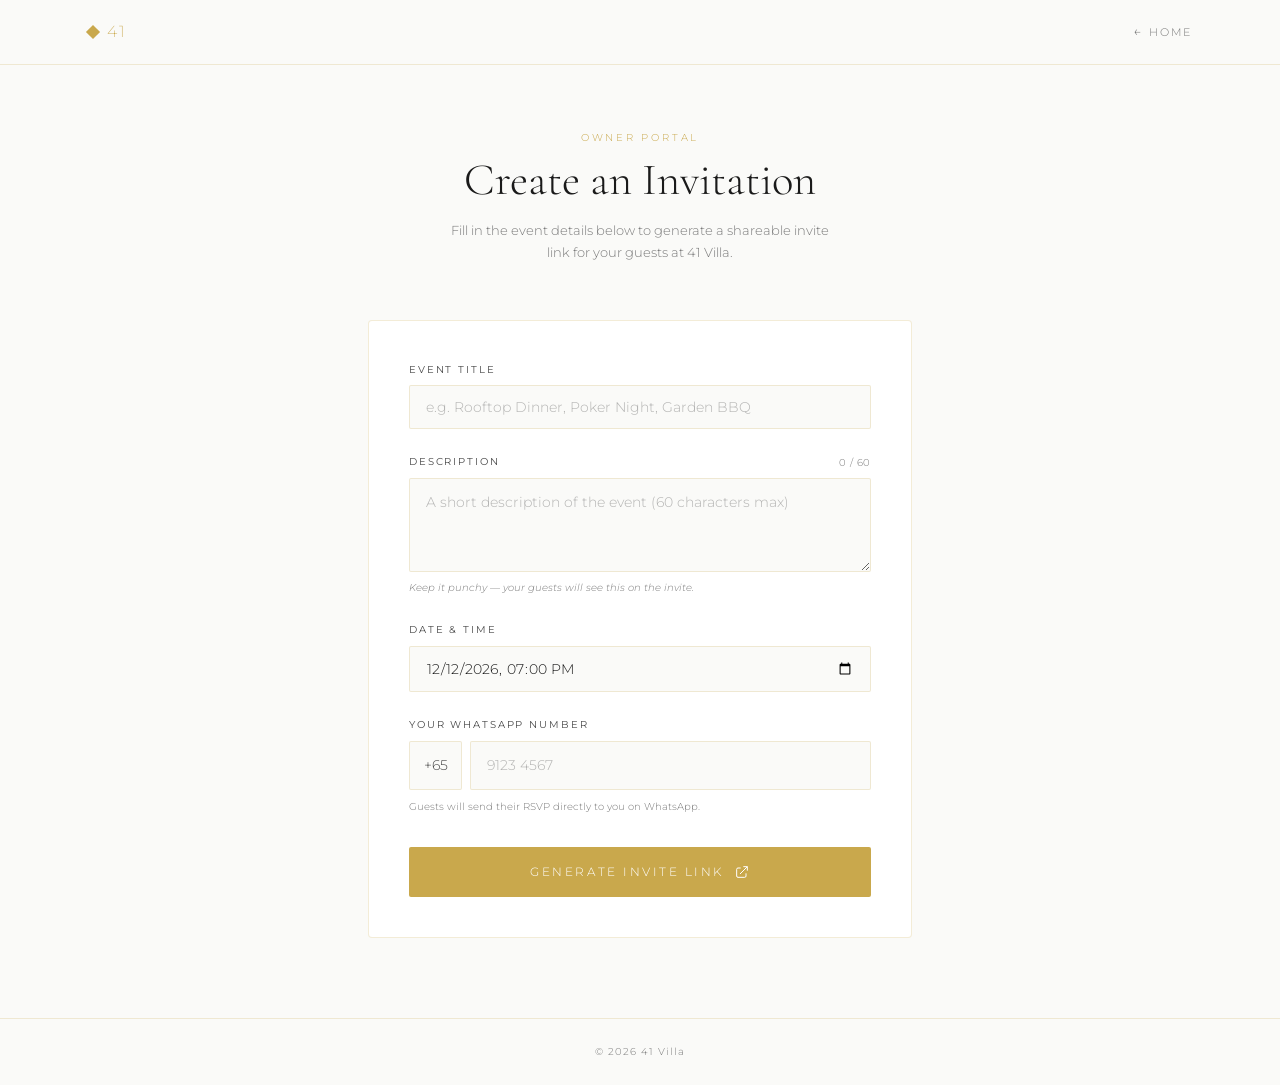
==== host/index.html @ 3e4728e2 "updated to 41villa" ====
<!doctype html>
<html lang="en">
<head>
  <meta charset="utf-8" />
  <meta name="viewport" content="width=device-width, initial-scale=1" />
  <meta name="description" content="41 Villa — Create a private event invitation for your guests." />
  <title>Create Invitation — 41 Villa</title>

  <link rel="preconnect" href="https://fonts.googleapis.com" />
  <link rel="preconnect" href="https://fonts.gstatic.com" crossorigin />
  <link href="https://fonts.googleapis.com/css2?family=Cormorant+Garamond:ital,wght@0,200;0,300;1,200&family=Montserrat:wght@100;200;300;400&display=swap" rel="stylesheet" />

  <style>
    *, *::before, *::after { box-sizing: border-box; margin: 0; padding: 0; }

    :root {
      --gold:       #c9a84c;
      --gold-light: #e2c47a;
      --gold-dark:  #9e7d2e;
      --gold-faint: #f7f1e3;
      --white:      #ffffff;
      --off-white:  #fafaf8;
      --ink:        #1a1a1a;
      --ink-mid:    #4a4a4a;
      --ink-soft:   #7a7a7a;
      --border:     rgba(201,168,76,0.22);
      --font:       'Montserrat', system-ui, -apple-system, sans-serif;
      --ease-out:   cubic-bezier(0.22, 1, 0.36, 1);
    }

    html { scroll-behavior: smooth; }
    body {
      font-family: var(--font);
      background: var(--off-white);
      color: var(--ink);
      min-height: 100vh;
      -webkit-font-smoothing: antialiased;
      line-height: 1.7;
    }

    a { color: inherit; text-decoration: none; }
    img { display: block; max-width: 100%; }
    button { cursor: pointer; border: none; background: none; font: inherit; }

    /* ── NAV ── */
    .nav {
      position: sticky; top: 0; z-index: 50;
      background: rgba(250,250,248,0.95);
      backdrop-filter: blur(12px);
      -webkit-backdrop-filter: blur(12px);
      border-bottom: 1px solid var(--border);
    }
    .nav__inner {
      display: flex; align-items: center; justify-content: space-between;
      height: 64px; padding-inline: clamp(1.25rem,5vw,3rem);
      max-width: 1200px; margin-inline: auto;
    }
    .brand {
      display: flex; align-items: center; gap: 0.55rem;
      font-size: 1rem; font-weight: 200; letter-spacing: 0.15em;
      color: var(--gold);
    }
    .brand__diamond {
      width: 10px; height: 10px;
      background: var(--gold); transform: rotate(45deg); flex-shrink: 0;
    }
    .nav__back {
      font-size: 0.68rem; font-weight: 300; letter-spacing: 0.15em;
      text-transform: uppercase; color: var(--ink-soft);
      display: flex; align-items: center; gap: 0.4rem;
      transition: color 0.2s;
    }
    .nav__back:hover { color: var(--gold); }
    .nav__back-arrow { font-size: 0.85rem; }

    /* ── PAGE LAYOUT ── */
    .page {
      max-width: 640px; margin-inline: auto;
      padding: clamp(2rem,6vw,4rem) clamp(1.25rem,5vw,3rem) 5rem;
    }

    /* ── HEADER ── */
    .page-head { text-align: center; margin-bottom: clamp(2rem,5vw,3.5rem); }
    .eyebrow {
      font-size: 0.62rem; font-weight: 300; letter-spacing: 0.28em;
      text-transform: uppercase; color: var(--gold);
      display: block; margin-bottom: 0.6rem;
    }
    .page-title {
      font-family: 'Cormorant Garamond', Georgia, serif;
      font-size: clamp(1.8rem, 5vw, 2.8rem);
      font-weight: 200; line-height: 1.15; color: var(--ink);
      margin-bottom: 0.75rem;
    }
    .page-sub {
      font-size: 0.82rem; color: var(--ink-soft);
      font-weight: 300; max-width: 42ch; margin-inline: auto;
    }

    /* ── FORM CARD ── */
    .card {
      background: var(--white);
      border: 1px solid var(--border);
      border-radius: 4px;
      padding: clamp(1.5rem,4vw,2.5rem);
    }

    .form-group {
      display: flex; flex-direction: column; gap: 0.45rem;
      margin-bottom: 1.5rem;
    }
    .form-group:last-of-type { margin-bottom: 2rem; }

    label {
      font-size: 0.65rem; font-weight: 400; letter-spacing: 0.18em;
      text-transform: uppercase; color: var(--ink-mid);
    }

    .field-note {
      font-size: 0.65rem; color: var(--ink-soft); font-weight: 300;
    }

    input[type="text"],
    input[type="datetime-local"],
    input[type="tel"],
    textarea {
      width: 100%;
      padding: 0.75rem 1rem;
      border: 1px solid var(--border);
      border-radius: 2px;
      background: var(--off-white);
      font-family: var(--font);
      font-size: 0.88rem;
      font-weight: 300;
      color: var(--ink);
      outline: none;
      transition: border-color 0.25s, box-shadow 0.25s;
      -webkit-appearance: none;
    }
    input:focus, textarea:focus {
      border-color: var(--gold);
      box-shadow: 0 0 0 3px rgba(201,168,76,0.1);
    }
    input::placeholder, textarea::placeholder { color: rgba(74,74,74,0.4); }

    textarea { resize: vertical; min-height: 80px; line-height: 1.6; }

    .char-row {
      display: flex; justify-content: space-between; align-items: center;
    }
    .char-count {
      font-size: 0.64rem; color: var(--ink-soft); font-weight: 300; letter-spacing: 0.05em;
    }
    .char-count.is-warn { color: #e08c3a; }
    .char-count.is-over { color: #cc3333; }

    .field-hint {
      font-size: 0.65rem; color: var(--ink-soft); font-weight: 300; font-style: italic;
    }

    /* Phone prefix */
    .phone-row { display: flex; gap: 0.5rem; }
    .phone-prefix {
      padding: 0.75rem 0.85rem;
      border: 1px solid var(--border);
      border-radius: 2px;
      background: var(--off-white);
      font-family: var(--font); font-size: 0.88rem; font-weight: 300;
      color: var(--ink-mid); white-space: nowrap; flex-shrink: 0;
    }
    .phone-row input { flex: 1; }

    /* ── BUTTONS ── */
    .btn-primary {
      display: flex; align-items: center; justify-content: center; gap: 0.6rem;
      width: 100%; padding: 0.95rem 2rem;
      background: var(--gold); color: var(--white);
      font-size: 0.72rem; font-weight: 300; letter-spacing: 0.22em; text-transform: uppercase;
      border-radius: 2px;
      transition: background 0.3s, box-shadow 0.3s, transform 0.2s;
    }
    .btn-primary:hover {
      background: var(--gold-dark);
      box-shadow: 0 4px 20px rgba(201,168,76,0.35);
      transform: translateY(-1px);
    }
    .btn-primary:disabled {
      opacity: 0.5; cursor: not-allowed; transform: none; box-shadow: none;
    }

    /* ── RESULT BOX ── */
    .result {
      margin-top: 2rem;
      border: 1px solid var(--border);
      border-radius: 4px;
      background: var(--gold-faint);
      padding: 1.5rem;
      display: none;
    }
    .result.is-visible { display: block; }

    .result__label {
      font-size: 0.6rem; font-weight: 400; letter-spacing: 0.22em;
      text-transform: uppercase; color: var(--gold-dark);
      margin-bottom: 0.6rem;
    }

    .result__link-wrap {
      display: flex; gap: 0.5rem; align-items: stretch;
    }
    .result__link {
      flex: 1; padding: 0.7rem 0.9rem;
      border: 1px solid var(--border); border-radius: 2px;
      background: var(--white); font-size: 0.78rem; font-weight: 300;
      color: var(--ink-mid); word-break: break-all;
      line-height: 1.5;
    }
    .btn-copy {
      padding: 0.7rem 1rem;
      border: 1px solid var(--gold); border-radius: 2px;
      background: transparent;
      font-size: 0.68rem; font-weight: 300; letter-spacing: 0.15em; text-transform: uppercase;
      color: var(--gold); white-space: nowrap; flex-shrink: 0;
      transition: background 0.25s, color 0.25s;
    }
    .btn-copy:hover, .btn-copy.is-copied {
      background: var(--gold); color: var(--white);
    }

    .result__note {
      margin-top: 0.75rem;
      font-size: 0.68rem; color: var(--ink-soft); font-weight: 300; font-style: italic;
    }

    /* Preview card */
    .preview {
      margin-top: 1.5rem;
      border: 1px solid var(--border); border-radius: 4px;
      padding: 1.5rem; background: var(--white); display: none;
    }
    .preview.is-visible { display: block; }
    .preview__label {
      font-size: 0.6rem; font-weight: 400; letter-spacing: 0.22em;
      text-transform: uppercase; color: var(--ink-soft); margin-bottom: 1rem;
    }
    .preview__title {
      font-family: 'Cormorant Garamond', Georgia, serif;
      font-size: 1.4rem; font-weight: 200; color: var(--ink);
      margin-bottom: 0.4rem;
    }
    .preview__desc {
      font-size: 0.82rem; color: var(--ink-mid); font-weight: 300; margin-bottom: 0.75rem;
    }
    .preview__meta {
      font-size: 0.68rem; letter-spacing: 0.08em; color: var(--gold);
      display: flex; gap: 1.2rem; flex-wrap: wrap;
    }

    /* ── FOOTER ── */
    .footer {
      border-top: 1px solid var(--border); padding: 1.5rem;
      text-align: center;
    }
    .footer p {
      font-size: 0.65rem; color: var(--ink-soft); font-weight: 300; letter-spacing: 0.1em;
    }

    @media (max-width: 400px) {
      .result__link-wrap { flex-direction: column; }
    }
  </style>
</head>
<body>

  <header class="nav">
    <div class="nav__inner">
      <a class="brand" href="../">
        <span class="brand__diamond" aria-hidden="true"></span>
        <span>41</span>
      </a>
      <a class="nav__back" href="../">
        <span class="nav__back-arrow" aria-hidden="true">&#8592;</span>
        Home
      </a>
    </div>
  </header>

  <main class="page" role="main">
    <div class="page-head">
      <span class="eyebrow">Owner Portal</span>
      <h1 class="page-title">Create an Invitation</h1>
      <p class="page-sub">
        Fill in the event details below to generate a shareable invite link
        for your guests at 41 Villa.
      </p>
    </div>

    <div class="card">
      <form id="hostForm" novalidate>

        <!-- Title -->
        <div class="form-group">
          <label for="eventTitle">Event Title</label>
          <input type="text" id="eventTitle" name="eventTitle"
                 placeholder="e.g. Rooftop Dinner, Poker Night, Garden BBQ"
                 maxlength="80" autocomplete="off" required />
        </div>

        <!-- Description -->
        <div class="form-group">
          <div class="char-row">
            <label for="eventDesc">Description</label>
            <span class="char-count" id="charCount">0 / 60</span>
          </div>
          <textarea id="eventDesc" name="eventDesc"
                    placeholder="A short description of the event (60 characters max)"
                    maxlength="60" rows="3" required></textarea>
          <p class="field-hint">Keep it punchy — your guests will see this on the invite.</p>
        </div>

        <!-- Date & Time -->
        <div class="form-group">
          <label for="eventDate">Date &amp; Time</label>
          <input type="datetime-local" id="eventDate" name="eventDate" required />
        </div>

        <!-- Mobile -->
        <div class="form-group">
          <label for="eventPhone">Your WhatsApp Number</label>
          <div class="phone-row">
            <span class="phone-prefix">+65</span>
            <input type="tel" id="eventPhone" name="eventPhone"
                   placeholder="9123 4567"
                   maxlength="12" autocomplete="tel" required />
          </div>
          <p class="field-note">Guests will send their RSVP directly to you on WhatsApp.</p>
        </div>

        <button type="submit" class="btn-primary" id="generateBtn">
          Generate Invite Link
          <svg width="16" height="16" viewBox="0 0 24 24" fill="none"
               stroke="currentColor" stroke-width="1.5" aria-hidden="true">
            <path d="M10 6H6a2 2 0 00-2 2v10a2 2 0 002 2h10a2 2 0 002-2v-4"/>
            <path d="M14 4h6v6M20 4L9 15"/>
          </svg>
        </button>
      </form>

      <!-- Result -->
      <div class="result" id="resultBox">
        <p class="result__label">Your Invite Link</p>
        <div class="result__link-wrap">
          <span class="result__link" id="resultLink"></span>
          <button class="btn-copy" id="copyBtn" type="button">Copy</button>
        </div>
        <p class="result__note">
          Share this link with your guests. They will see the event details
          along with a map, calendar button, and RSVP via WhatsApp.
        </p>
      </div>
    </div>

    <!-- Live Preview -->
    <div class="preview" id="previewBox">
      <p class="preview__label">Preview</p>
      <p class="preview__title" id="pvTitle">—</p>
      <p class="preview__desc" id="pvDesc"></p>
      <div class="preview__meta">
        <span id="pvDate"></span>
      </div>
    </div>
  </main>

  <footer class="footer">
    <p>&copy; <span id="hostYear"></span> 41 Villa</p>
  </footer>

  <script>
  (function () {
    'use strict';

    var y = document.getElementById('hostYear');
    if (y) y.textContent = String(new Date().getFullYear());

    /* ── CHAR COUNTER ── */
    var descEl     = document.getElementById('eventDesc');
    var charCount  = document.getElementById('charCount');
    var MAX_CHARS  = 60;

    function updateCount() {
      var n = descEl.value.length;
      charCount.textContent = n + ' / ' + MAX_CHARS;
      charCount.className   = 'char-count' +
        (n > MAX_CHARS      ? ' is-over' :
         n > MAX_CHARS - 10 ? ' is-warn' : '');
    }

    descEl.addEventListener('input', updateCount);
    updateCount();

    /* ── LIVE PREVIEW ── */
    var titleEl   = document.getElementById('eventTitle');
    var dateEl    = document.getElementById('eventDate');
    var previewBox = document.getElementById('previewBox');
    var pvTitle   = document.getElementById('pvTitle');
    var pvDesc    = document.getElementById('pvDesc');
    var pvDate    = document.getElementById('pvDate');

    function updatePreview() {
      var t = titleEl.value.trim();
      var d = descEl.value.trim();
      var dt = dateEl.value;

      if (!t && !d && !dt) {
        previewBox.classList.remove('is-visible');
        return;
      }

      previewBox.classList.add('is-visible');
      pvTitle.textContent = t || '—';
      pvDesc.textContent  = d;
      if (dt) {
        var date = new Date(dt);
        pvDate.textContent = date.toLocaleString('en-SG', {
          weekday: 'long', year: 'numeric', month: 'long',
          day: 'numeric', hour: '2-digit', minute: '2-digit'
        });
      } else {
        pvDate.textContent = '';
      }
    }

    [titleEl, descEl, dateEl].forEach(function (el) {
      el.addEventListener('input', updatePreview);
    });

    /* ── SET DEFAULT DATETIME (next weekend at 7 pm) ── */
    (function setDefaultDate() {
      var now = new Date();
      var day = now.getDay(); // 0=Sun, 6=Sat
      var daysUntilSat = (6 - day + 7) % 7 || 7;
      var sat = new Date(now);
      sat.setDate(now.getDate() + daysUntilSat);
      sat.setHours(19, 0, 0, 0);
      // Format as datetime-local value
      var pad = function (n) { return String(n).padStart(2, '0'); };
      dateEl.value = sat.getFullYear() + '-' +
        pad(sat.getMonth() + 1) + '-' +
        pad(sat.getDate())      + 'T' +
        pad(sat.getHours())     + ':' +
        pad(sat.getMinutes());
    }());

    /* ── FORM SUBMIT ── */
    var form      = document.getElementById('hostForm');
    var resultBox = document.getElementById('resultBox');
    var resultLink = document.getElementById('resultLink');
    var copyBtn   = document.getElementById('copyBtn');

    form.addEventListener('submit', function (e) {
      e.preventDefault();

      var title = titleEl.value.trim();
      var desc  = descEl.value.trim();
      var dt    = dateEl.value;
      var phone = document.getElementById('eventPhone').value.trim().replace(/\D/g, '');

      if (!title) { titleEl.focus(); return; }
      if (!desc)  { descEl.focus();  return; }
      if (!dt)    { dateEl.focus();  return; }
      if (!phone) { document.getElementById('eventPhone').focus(); return; }

      // Encode payload as base64 JSON
      var payload = {
        t: title,
        d: desc,
        dt: dt,
        p: '65' + phone   // prepend SG country code
      };

      var encoded = btoa(unescape(encodeURIComponent(JSON.stringify(payload))));
      var url = window.location.origin + '/invite/?d=' + encoded;

      resultLink.textContent = url;
      resultBox.classList.add('is-visible');
      resultBox.scrollIntoView({ behavior: 'smooth', block: 'nearest' });
    });

    /* ── COPY BUTTON ── */
    copyBtn.addEventListener('click', function () {
      var text = resultLink.textContent;
      if (!text) return;

      if (navigator.clipboard && navigator.clipboard.writeText) {
        navigator.clipboard.writeText(text).then(function () {
          copyBtn.textContent = 'Copied!';
          copyBtn.classList.add('is-copied');
          setTimeout(function () {
            copyBtn.textContent = 'Copy';
            copyBtn.classList.remove('is-copied');
          }, 2000);
        }).catch(function () { fallbackCopy(text); });
      } else {
        fallbackCopy(text);
      }
    });

    function fallbackCopy(text) {
      var ta = document.createElement('textarea');
      ta.value = text;
      ta.style.position = 'fixed';
      ta.style.left = '-9999px';
      document.body.appendChild(ta);
      ta.select();
      try { document.execCommand('copy'); } catch (err) {}
      document.body.removeChild(ta);
      copyBtn.textContent = 'Copied!';
      copyBtn.classList.add('is-copied');
      setTimeout(function () {
        copyBtn.textContent = 'Copy';
        copyBtn.classList.remove('is-copied');
      }, 2000);
    }

  }());
  </script>
</body>
</html>
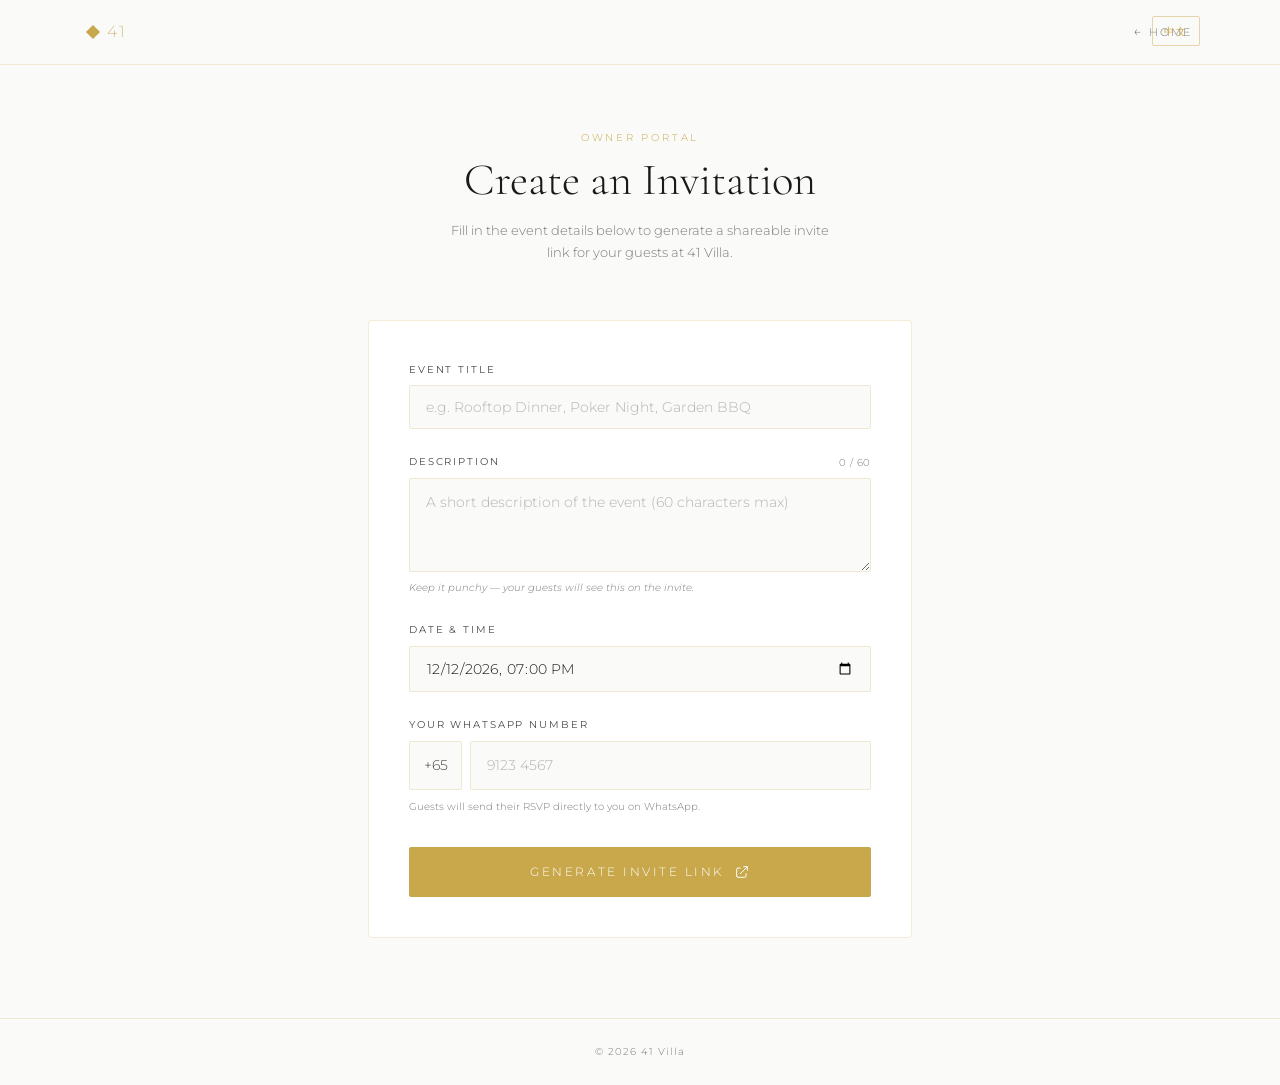
==== commit 9ff10675: "Add site-wide Mandarin language toggle (i18n.js + data-i18n attributes on all 4 pages) Agent-Logs-Ur" ====
--- a/host/index.html
+++ b/host/index.html
@@ -280,16 +280,16 @@
       </a>
       <a class="nav__back" href="../">
         <span class="nav__back-arrow" aria-hidden="true">&#8592;</span>
-        Home
+        <span data-i18n="host.back">Home</span>
       </a>
     </div>
   </header>
 
   <main class="page" role="main">
     <div class="page-head">
-      <span class="eyebrow">Owner Portal</span>
-      <h1 class="page-title">Create an Invitation</h1>
-      <p class="page-sub">
+      <span class="eyebrow" data-i18n="host.eyebrow">Owner Portal</span>
+      <h1 class="page-title" data-i18n="host.title">Create an Invitation</h1>
+      <p class="page-sub" data-i18n="host.sub">
         Fill in the event details below to generate a shareable invite link
         for your guests at 41 Villa.
       </p>
@@ -300,44 +300,44 @@
 
         <!-- Title -->
         <div class="form-group">
-          <label for="eventTitle">Event Title</label>
+          <label for="eventTitle" data-i18n="host.label.title">Event Title</label>
           <input type="text" id="eventTitle" name="eventTitle"
-                 placeholder="e.g. Rooftop Dinner, Poker Night, Garden BBQ"
+                 placeholder="e.g. Rooftop Dinner, Poker Night, Garden BBQ" data-i18n-placeholder="host.ph.title"
                  maxlength="80" autocomplete="off" required />
         </div>
 
         <!-- Description -->
         <div class="form-group">
           <div class="char-row">
-            <label for="eventDesc">Description</label>
+            <label for="eventDesc" data-i18n="host.label.desc">Description</label>
             <span class="char-count" id="charCount">0 / 60</span>
           </div>
           <textarea id="eventDesc" name="eventDesc"
-                    placeholder="A short description of the event (60 characters max)"
+                    placeholder="A short description of the event (60 characters max)" data-i18n-placeholder="host.ph.desc"
                     maxlength="60" rows="3" required></textarea>
-          <p class="field-hint">Keep it punchy — your guests will see this on the invite.</p>
+          <p class="field-hint" data-i18n="host.hint.desc">Keep it punchy — your guests will see this on the invite.</p>
         </div>
 
         <!-- Date & Time -->
         <div class="form-group">
-          <label for="eventDate">Date &amp; Time</label>
+          <label for="eventDate" data-i18n="host.label.date">Date &amp; Time</label>
           <input type="datetime-local" id="eventDate" name="eventDate" required />
         </div>
 
         <!-- Mobile -->
         <div class="form-group">
-          <label for="eventPhone">Your WhatsApp Number</label>
+          <label for="eventPhone" data-i18n="host.label.phone">Your WhatsApp Number</label>
           <div class="phone-row">
             <span class="phone-prefix">+65</span>
             <input type="tel" id="eventPhone" name="eventPhone"
                    placeholder="9123 4567"
                    maxlength="12" autocomplete="tel" required />
           </div>
-          <p class="field-note">Guests will send their RSVP directly to you on WhatsApp.</p>
+          <p class="field-note" data-i18n="host.note.phone">Guests will send their RSVP directly to you on WhatsApp.</p>
         </div>
 
         <button type="submit" class="btn-primary" id="generateBtn">
-          Generate Invite Link
+          <span data-i18n="host.btn.generate">Generate Invite Link</span>
           <svg width="16" height="16" viewBox="0 0 24 24" fill="none"
                stroke="currentColor" stroke-width="1.5" aria-hidden="true">
             <path d="M10 6H6a2 2 0 00-2 2v10a2 2 0 002 2h10a2 2 0 002-2v-4"/>
@@ -348,12 +348,12 @@
 
       <!-- Result -->
       <div class="result" id="resultBox">
-        <p class="result__label">Your Invite Link</p>
+        <p class="result__label" data-i18n="host.result.label">Your Invite Link</p>
         <div class="result__link-wrap">
           <span class="result__link" id="resultLink"></span>
-          <button class="btn-copy" id="copyBtn" type="button">Copy</button>
+          <button class="btn-copy" id="copyBtn" type="button" data-i18n="host.btn.copy">Copy</button>
         </div>
-        <p class="result__note">
+        <p class="result__note" data-i18n="host.result.note">
           Share this link with your guests. They will see the event details
           along with a map, calendar button, and RSVP via WhatsApp.
         </p>
@@ -362,7 +362,7 @@
 
     <!-- Live Preview -->
     <div class="preview" id="previewBox">
-      <p class="preview__label">Preview</p>
+      <p class="preview__label" data-i18n="host.preview.label">Preview</p>
       <p class="preview__title" id="pvTitle">—</p>
       <p class="preview__desc" id="pvDesc"></p>
       <div class="preview__meta">
@@ -372,7 +372,7 @@
   </main>
 
   <footer class="footer">
-    <p>&copy; <span id="hostYear"></span> 41 Villa</p>
+    <p>&copy; <span id="hostYear"></span> <span data-i18n="host.footer">41 Villa</span></p>
   </footer>
 
   <script>
@@ -491,12 +491,15 @@
       var text = resultLink.textContent;
       if (!text) return;
 
+      var labelCopy   = (localStorage.getItem('villa41-lang') === 'zh') ? '复制' : 'Copy';
+      var labelCopied = (localStorage.getItem('villa41-lang') === 'zh') ? '已复制！' : 'Copied!';
+
       if (navigator.clipboard && navigator.clipboard.writeText) {
         navigator.clipboard.writeText(text).then(function () {
-          copyBtn.textContent = 'Copied!';
+          copyBtn.textContent = labelCopied;
           copyBtn.classList.add('is-copied');
           setTimeout(function () {
-            copyBtn.textContent = 'Copy';
+            copyBtn.textContent = labelCopy;
             copyBtn.classList.remove('is-copied');
           }, 2000);
         }).catch(function () { fallbackCopy(text); });
@@ -506,6 +509,8 @@
     });
 
     function fallbackCopy(text) {
+      var labelCopy   = (localStorage.getItem('villa41-lang') === 'zh') ? '复制' : 'Copy';
+      var labelCopied = (localStorage.getItem('villa41-lang') === 'zh') ? '已复制！' : 'Copied!';
       var ta = document.createElement('textarea');
       ta.value = text;
       ta.style.position = 'fixed';
@@ -514,15 +519,16 @@
       ta.select();
       try { document.execCommand('copy'); } catch (err) {}
       document.body.removeChild(ta);
-      copyBtn.textContent = 'Copied!';
+      copyBtn.textContent = labelCopied;
       copyBtn.classList.add('is-copied');
       setTimeout(function () {
-        copyBtn.textContent = 'Copy';
+        copyBtn.textContent = labelCopy;
         copyBtn.classList.remove('is-copied');
       }, 2000);
     }
 
   }());
   </script>
+  <script src="../i18n.js"></script>
 </body>
 </html>
